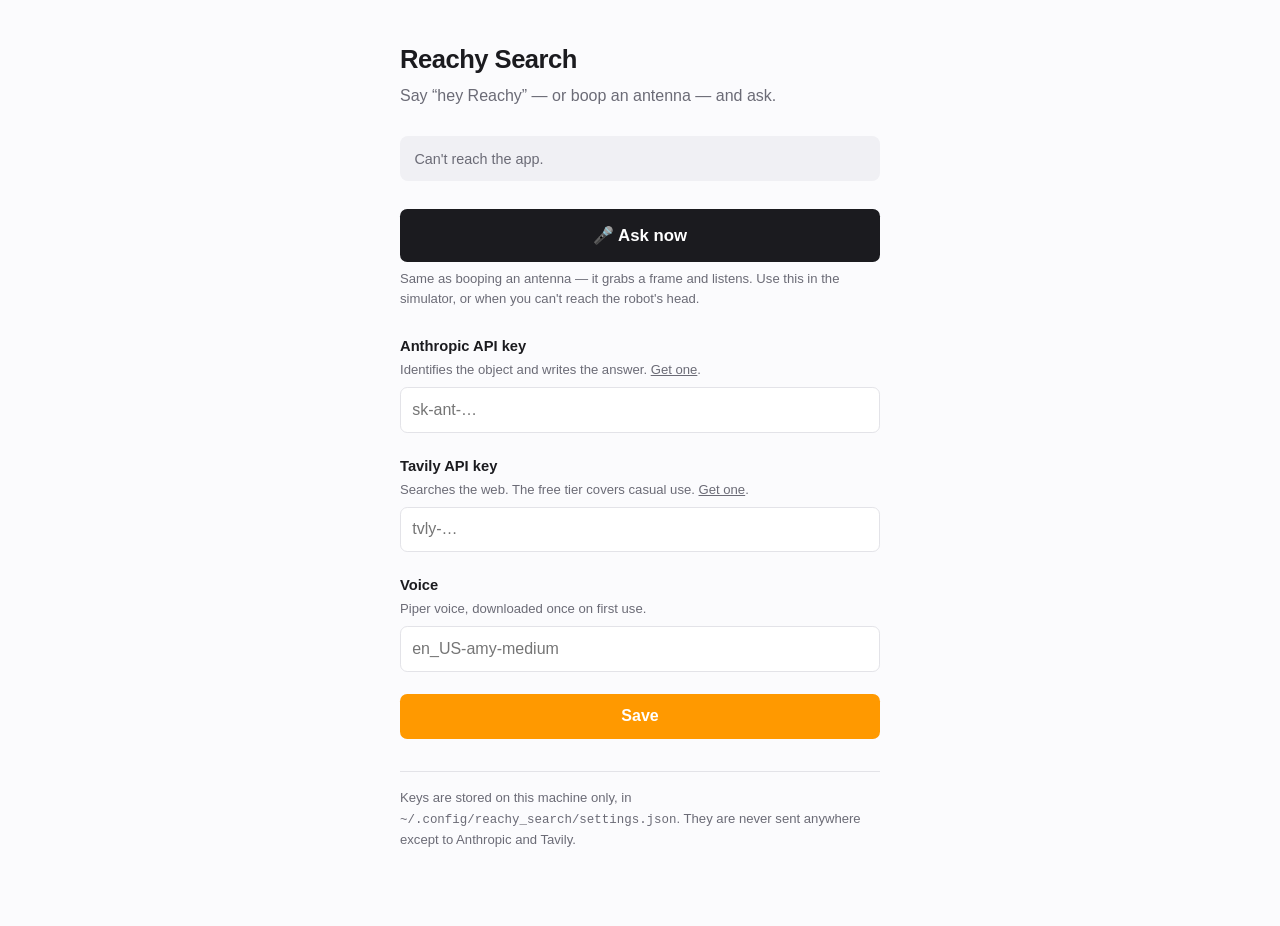
==== reachy_search/static/index.html @ 72d7a576 "Reachy Search: voice + vision web search for Reachy Mini Say 'hey Reachy', hold something up, ask. A" ====
<!doctype html>
<html lang="en">
  <head>
    <meta charset="utf-8" />
    <meta name="viewport" content="width=device-width, initial-scale=1" />
    <title>Reachy Search — settings</title>
    <link rel="stylesheet" href="style.css" />
  </head>
  <body>
    <main>
      <h1>Reachy Search</h1>
      <p class="lede">
        Say “hey Reachy” — or boop an antenna — and ask.
      </p>

      <div id="status" class="status status--pending">Checking…</div>

      <button id="ask" class="ask-btn" type="button">🎤 Ask now</button>
      <p class="ask-hint">
        Same as booping an antenna — it grabs a frame and listens. Use this in
        the simulator, or when you can't reach the robot's head.
      </p>

      <form id="keys">
        <label for="anthropic">
          Anthropic API key
          <small>Identifies the object and writes the answer. <a href="https://console.anthropic.com/settings/keys" target="_blank" rel="noreferrer">Get one</a>.</small>
        </label>
        <input id="anthropic" type="password" autocomplete="off" spellcheck="false" placeholder="sk-ant-…" />

        <label for="tavily">
          Tavily API key
          <small>Searches the web. The free tier covers casual use. <a href="https://app.tavily.com/home" target="_blank" rel="noreferrer">Get one</a>.</small>
        </label>
        <input id="tavily" type="password" autocomplete="off" spellcheck="false" placeholder="tvly-…" />

        <label for="voice">
          Voice
          <small>Piper voice, downloaded once on first use.</small>
        </label>
        <input id="voice" type="text" autocomplete="off" spellcheck="false" placeholder="en_US-amy-medium" />

        <button type="submit">Save</button>
        <p id="saved" class="saved" hidden>Saved.</p>
      </form>

      <p class="footnote">
        Keys are stored on this machine only, in
        <code>~/.config/reachy_search/settings.json</code>. They are never sent
        anywhere except to Anthropic and Tavily.
      </p>
    </main>
    <script src="main.js"></script>
  </body>
</html>
---- reachy_search/static/style.css ----
:root {
  --orange: #ff9900;
  --ink: #1b1b1f;
  --muted: #6b6b76;
  --line: #e3e3e8;
  --bg: #fbfbfd;
  --ok: #1a7f4b;
  --ok-bg: #e8f6ee;
  --warn: #8a5a00;
  --warn-bg: #fff4de;
}

* { box-sizing: border-box; }

body {
  margin: 0;
  padding: 2.5rem 1.25rem 4rem;
  background: var(--bg);
  color: var(--ink);
  font: 16px/1.55 Inter, -apple-system, BlinkMacSystemFont, "Segoe UI", sans-serif;
}

main { max-width: 30rem; margin: 0 auto; }

h1 {
  margin: 0 0 0.25rem;
  font-size: 1.6rem;
  letter-spacing: -0.02em;
}

.lede { margin: 0 0 1.75rem; color: var(--muted); }

.status {
  padding: 0.7rem 0.9rem;
  border-radius: 0.5rem;
  font-size: 0.9rem;
  font-weight: 500;
  margin-bottom: 1.75rem;
}
.status--ok { background: var(--ok-bg); color: var(--ok); }
.status--warn { background: var(--warn-bg); color: var(--warn); }
.status--pending { background: #f0f0f4; color: var(--muted); }

form { display: flex; flex-direction: column; }

label {
  display: flex;
  flex-direction: column;
  gap: 0.15rem;
  margin-bottom: 0.4rem;
  font-weight: 600;
  font-size: 0.92rem;
}

label small { font-weight: 400; color: var(--muted); font-size: 0.82rem; }
label small a { color: var(--muted); }

input {
  font: inherit;
  padding: 0.6rem 0.7rem;
  margin-bottom: 1.35rem;
  border: 1px solid var(--line);
  border-radius: 0.45rem;
  background: #fff;
}
input:focus {
  outline: 2px solid var(--orange);
  outline-offset: 1px;
  border-color: transparent;
}

button {
  font: inherit;
  font-weight: 600;
  padding: 0.65rem 1rem;
  border: 0;
  border-radius: 0.45rem;
  background: var(--orange);
  color: #fff;
  cursor: pointer;
}
button:hover { filter: brightness(0.94); }

.saved { color: var(--ok); font-size: 0.88rem; margin: 0.6rem 0 0; }

.footnote {
  margin-top: 2rem;
  font-size: 0.82rem;
  color: var(--muted);
  border-top: 1px solid var(--line);
  padding-top: 1rem;
}
code { font-size: 0.95em; }

.ask-btn {
  width: 100%;
  font-size: 1.05rem;
  padding: 0.85rem 1rem;
  margin-bottom: 0.4rem;
  background: var(--ink);
}
.ask-btn:disabled { opacity: 0.6; cursor: default; }
.ask-hint { color: var(--muted); font-size: 0.82rem; margin: 0 0 1.6rem; }
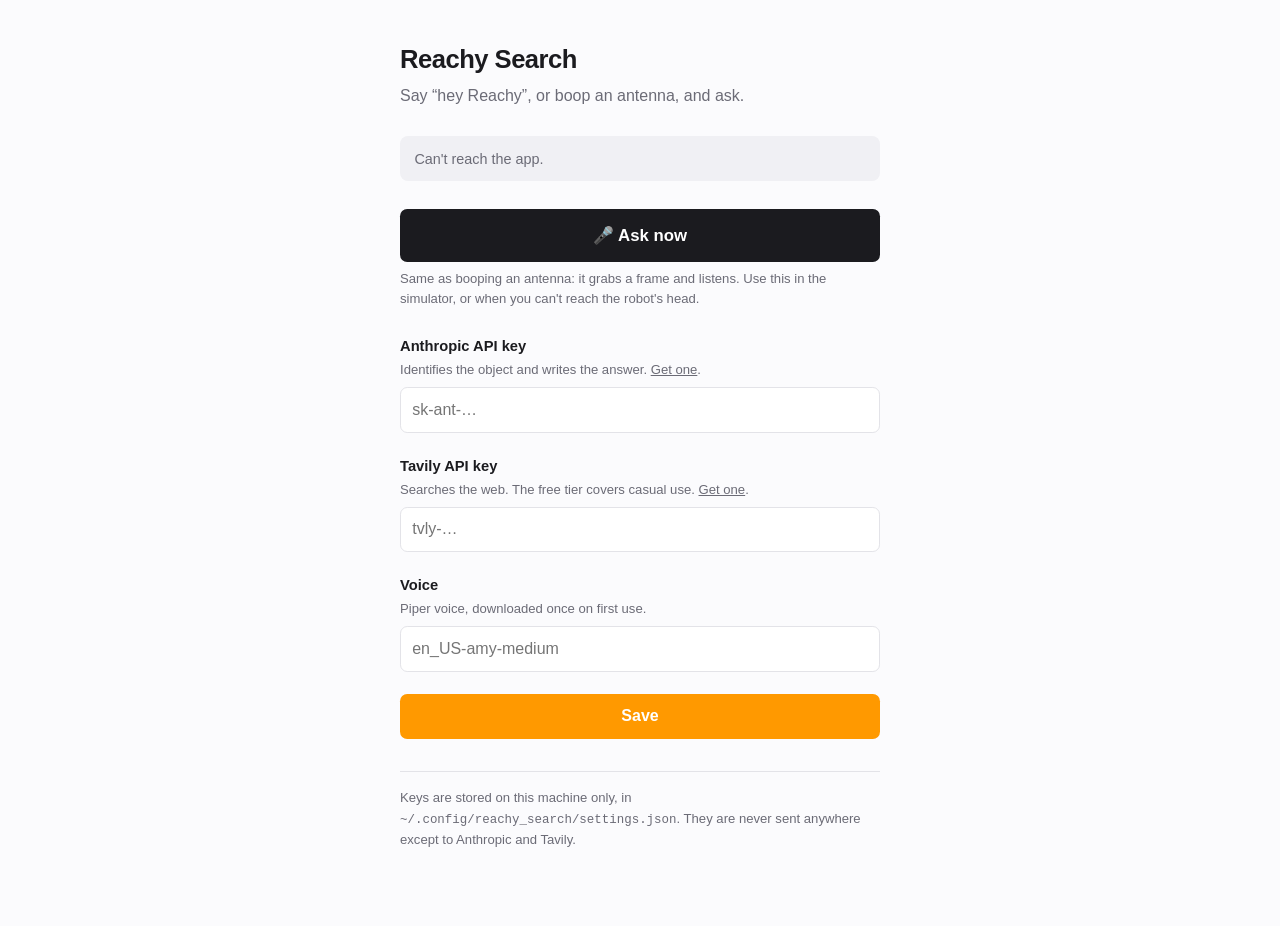
==== commit 5293b890: "Remove em dashes from README, landing page and settings page" ====
--- a/reachy_search/static/index.html
+++ b/reachy_search/static/index.html
@@ -3,21 +3,21 @@
   <head>
     <meta charset="utf-8" />
     <meta name="viewport" content="width=device-width, initial-scale=1" />
-    <title>Reachy Search — settings</title>
+    <title>Reachy Search settings</title>
     <link rel="stylesheet" href="style.css" />
   </head>
   <body>
     <main>
       <h1>Reachy Search</h1>
       <p class="lede">
-        Say “hey Reachy” — or boop an antenna — and ask.
+        Say “hey Reachy”, or boop an antenna, and ask.
       </p>
 
       <div id="status" class="status status--pending">Checking…</div>
 
       <button id="ask" class="ask-btn" type="button">🎤 Ask now</button>
       <p class="ask-hint">
-        Same as booping an antenna — it grabs a frame and listens. Use this in
+        Same as booping an antenna: it grabs a frame and listens. Use this in
         the simulator, or when you can't reach the robot's head.
       </p>
 
